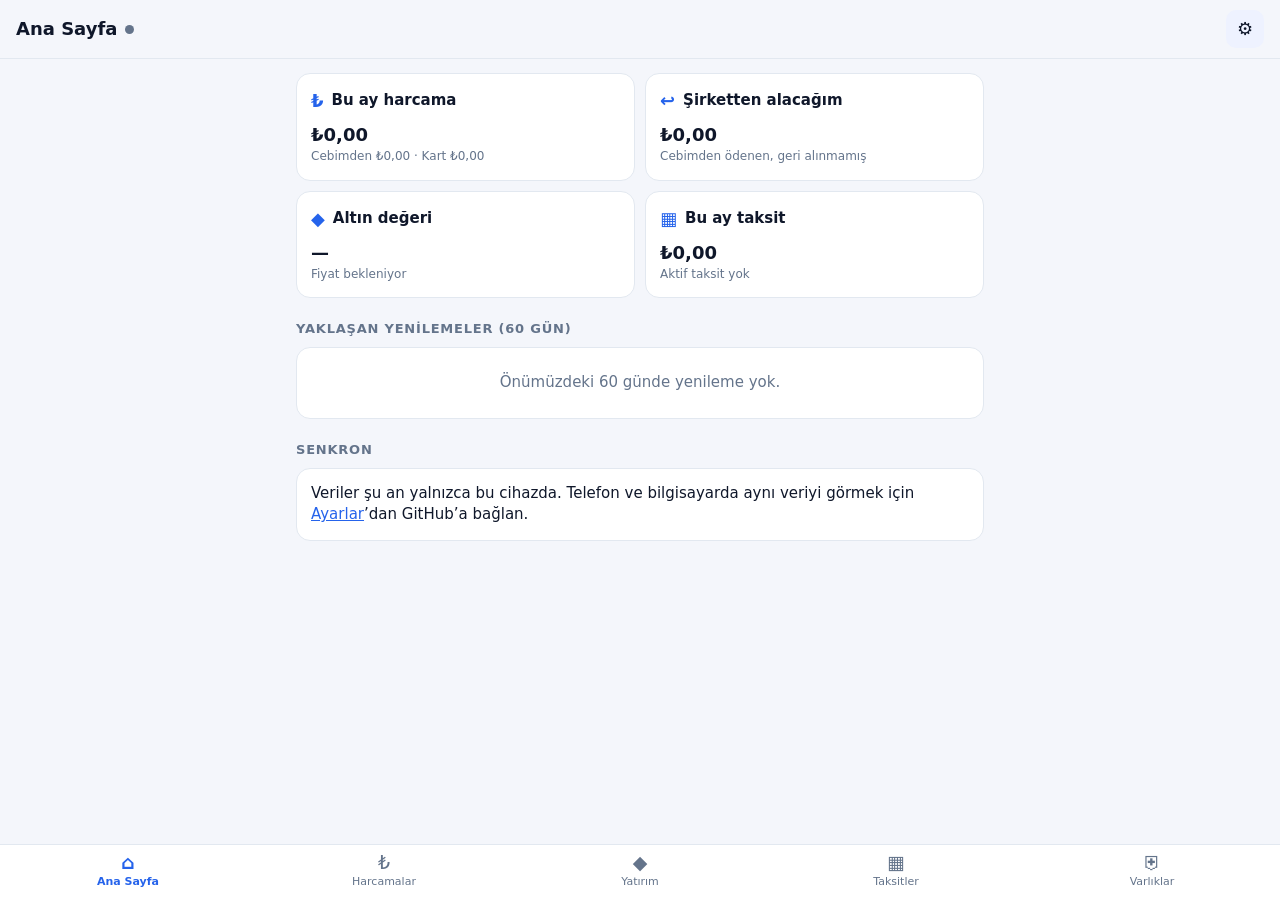
==== index.html @ f223dbee "Muhasebe uygulaması: harcamalar, altın/yatırım, taksitler, varlıklar Co-Authored-By: Claude Opus 5.5" ====
<!doctype html>
<html lang="tr">
<head>
<meta charset="utf-8">
<meta name="viewport" content="width=device-width,initial-scale=1,viewport-fit=cover">
<title>Muhasebe</title>
<meta name="theme-color" content="#0b1020">
<meta name="robots" content="noindex">
<link rel="icon" href="icon.svg" type="image/svg+xml">
<link rel="apple-touch-icon" href="icon.svg">
<link rel="manifest" href="manifest.webmanifest">
<link rel="stylesheet" href="style.css">
</head>
<body>
<header class="top">
  <div class="brand"><span id="title">Ana Sayfa</span> <span id="sync" class="sync" title="Senkron durumu"></span></div>
  <button class="iconbtn" data-tab="ayar" aria-label="Ayarlar">⚙</button>
</header>
<main id="view"></main>
<nav class="tabs" id="tabs">
  <button data-tab="ana"><span>⌂</span>Ana Sayfa</button>
  <button data-tab="harcama"><span>₺</span>Harcamalar</button>
  <button data-tab="yatirim"><span>◆</span>Yatırım</button>
  <button data-tab="taksit"><span>▦</span>Taksitler</button>
  <button data-tab="varlik"><span>⛨</span>Varlıklar</button>
</nav>
<div id="toast" class="toast"></div>
<dialog id="dlg"><div id="dlgBody"></div></dialog>
<script src="app.js"></script>
</body>
</html>
---- style.css ----
:root{
  --bg:#f4f6fb;--card:#fff;--fg:#0f172a;--muted:#64748b;--line:#e2e8f0;
  --acc:#2563eb;--in:#16a34a;--out:#dc2626;--tr:#7c3aed;--chip:#eef2ff;
}
@media (prefers-color-scheme:dark){:root{
  --bg:#0b1020;--card:#151c30;--fg:#e2e8f0;--muted:#94a3b8;--line:#253049;
  --acc:#60a5fa;--in:#4ade80;--out:#f87171;--tr:#a78bfa;--chip:#1e2a48;
}}
*{box-sizing:border-box}
html,body{margin:0}
body{background:var(--bg);color:var(--fg);font:15px/1.45 system-ui,"Segoe UI",Roboto,sans-serif;
  padding-bottom:calc(76px + env(safe-area-inset-bottom))}
button,input,select,textarea{font:inherit;color:inherit}
.top{position:sticky;top:0;z-index:5;background:var(--bg);display:flex;align-items:center;justify-content:space-between;
  padding:calc(10px + env(safe-area-inset-top)) 16px 10px;border-bottom:1px solid var(--line)}
.brand{font-weight:700;font-size:18px;display:flex;align-items:center;gap:8px}
.sync{width:9px;height:9px;border-radius:50%;background:var(--muted);display:inline-block}
.sync.ok{background:var(--in)}.sync.busy{background:#f59e0b}.sync.err{background:var(--out)}
.seg{display:inline-flex;background:var(--chip);border-radius:10px;padding:3px}
.seg button{border:0;background:none;padding:6px 12px;border-radius:8px;cursor:pointer}
.seg button.on{background:var(--card);font-weight:600;box-shadow:0 1px 3px rgba(0,0,0,.12)}
main{max-width:720px;margin:0 auto;padding:14px 16px}
h2{font-size:13px;text-transform:uppercase;letter-spacing:.06em;color:var(--muted);margin:22px 0 8px}
h2:first-child{margin-top:4px}
.card{background:var(--card);border:1px solid var(--line);border-radius:14px;padding:14px}
.grid{display:grid;grid-template-columns:repeat(auto-fill,minmax(150px,1fr));gap:10px}
.acc .n{color:var(--muted);font-size:13px}.acc .v{font-size:19px;font-weight:700;margin-top:2px;word-break:break-all}
.row{display:flex;justify-content:space-between;align-items:center;gap:10px}
.list{background:var(--card);border:1px solid var(--line);border-radius:14px;overflow:hidden}
.item{display:flex;gap:12px;align-items:center;padding:11px 14px;border-top:1px solid var(--line);cursor:pointer}
.item:first-child{border-top:0}
.item .ic{width:34px;height:34px;border-radius:10px;display:grid;place-items:center;font-weight:700;flex:none;background:var(--chip)}
.item .t{flex:1;min-width:0}.item .t b{display:block;white-space:nowrap;overflow:hidden;text-overflow:ellipsis;font-weight:600}
.item .t small{color:var(--muted)}
.amt{font-weight:700;white-space:nowrap}
.gelir{color:var(--in)}.gider{color:var(--out)}.transfer{color:var(--tr)}
.day{font-size:12px;color:var(--muted);padding:8px 14px;background:var(--bg);border-top:1px solid var(--line)}
.day:first-child{border-top:0}
.empty{color:var(--muted);text-align:center;padding:24px}
label{display:block;font-size:13px;color:var(--muted);margin:12px 0 4px}
input,select,textarea{width:100%;padding:11px 12px;border:1px solid var(--line);border-radius:10px;background:var(--card)}
input[type=file]{padding:8px}
.big{font-size:26px;font-weight:700}
.two{display:grid;grid-template-columns:1fr 1fr;gap:10px}
.btn{border:0;border-radius:10px;padding:12px 16px;background:var(--acc);color:#fff;font-weight:600;cursor:pointer}
.btn.ghost{background:var(--chip);color:var(--fg)}.btn.danger{background:var(--out)}
.btn.block{width:100%;margin-top:16px}
.btns{display:flex;gap:8px;flex-wrap:wrap;margin-top:12px}
.seg.wide{display:flex;width:100%}.seg.wide button{flex:1}
.bar{height:6px;background:var(--chip);border-radius:3px;margin-top:4px;overflow:hidden}
.bar i{display:block;height:100%;background:currentColor}
.kv{display:flex;justify-content:space-between;padding:6px 0;border-top:1px solid var(--line)}
.kv:first-child{border-top:0}
.muted{color:var(--muted);font-size:13px}
.tabs{position:fixed;bottom:0;left:0;right:0;display:flex;background:var(--card);border-top:1px solid var(--line);
  padding-bottom:env(safe-area-inset-bottom);z-index:5}
.tabs button{flex:1;border:0;background:none;padding:8px 0 10px;font-size:11px;color:var(--muted);cursor:pointer;display:flex;flex-direction:column;align-items:center;gap:2px}
.tabs button span{font-size:19px;line-height:1}
.tabs button.on{color:var(--acc);font-weight:600}
.iconbtn{border:0;background:var(--chip);width:38px;height:38px;border-radius:10px;font-size:18px;cursor:pointer}
.tiles{display:grid;grid-template-columns:1fr 1fr;gap:10px}
.tile{background:var(--card);border:1px solid var(--line);border-radius:14px;padding:14px;cursor:pointer;text-align:left}
.tile .h{font-weight:600;display:flex;gap:8px;align-items:center}
.tile .h span{font-size:18px;color:var(--acc)}
.tile .v{font-size:18px;font-weight:700;margin-top:8px}
.tile .s{color:var(--muted);font-size:12px}
.fab{position:fixed;right:16px;bottom:calc(84px + env(safe-area-inset-bottom));width:56px;height:56px;border-radius:50%;
  border:0;background:var(--acc);color:#fff;font-size:28px;box-shadow:0 6px 18px rgba(0,0,0,.25);cursor:pointer;z-index:6}
.pill{display:inline-block;font-size:11px;padding:2px 8px;border-radius:99px;background:var(--chip);color:var(--muted);margin-left:6px;font-weight:600}
.pill.warn{background:#fef3c7;color:#92400e}.pill.bad{background:#fee2e2;color:#991b1b}.pill.good{background:#dcfce7;color:#166534}
.note{white-space:pre-wrap}
.chk{width:auto;margin-right:6px}
.toast{position:fixed;left:50%;bottom:90px;transform:translateX(-50%);background:#0f172a;color:#fff;padding:10px 16px;border-radius:10px;
  opacity:0;pointer-events:none;transition:.2s;max-width:90vw;z-index:9}
.toast.show{opacity:1}
dialog{border:0;border-radius:14px;padding:0;max-width:min(560px,94vw);background:var(--card);color:var(--fg)}
dialog::backdrop{background:rgba(0,0,0,.55)}
#dlgBody{padding:16px}
#dlgBody img{max-width:100%;border-radius:8px;display:block}
a{color:var(--acc)}
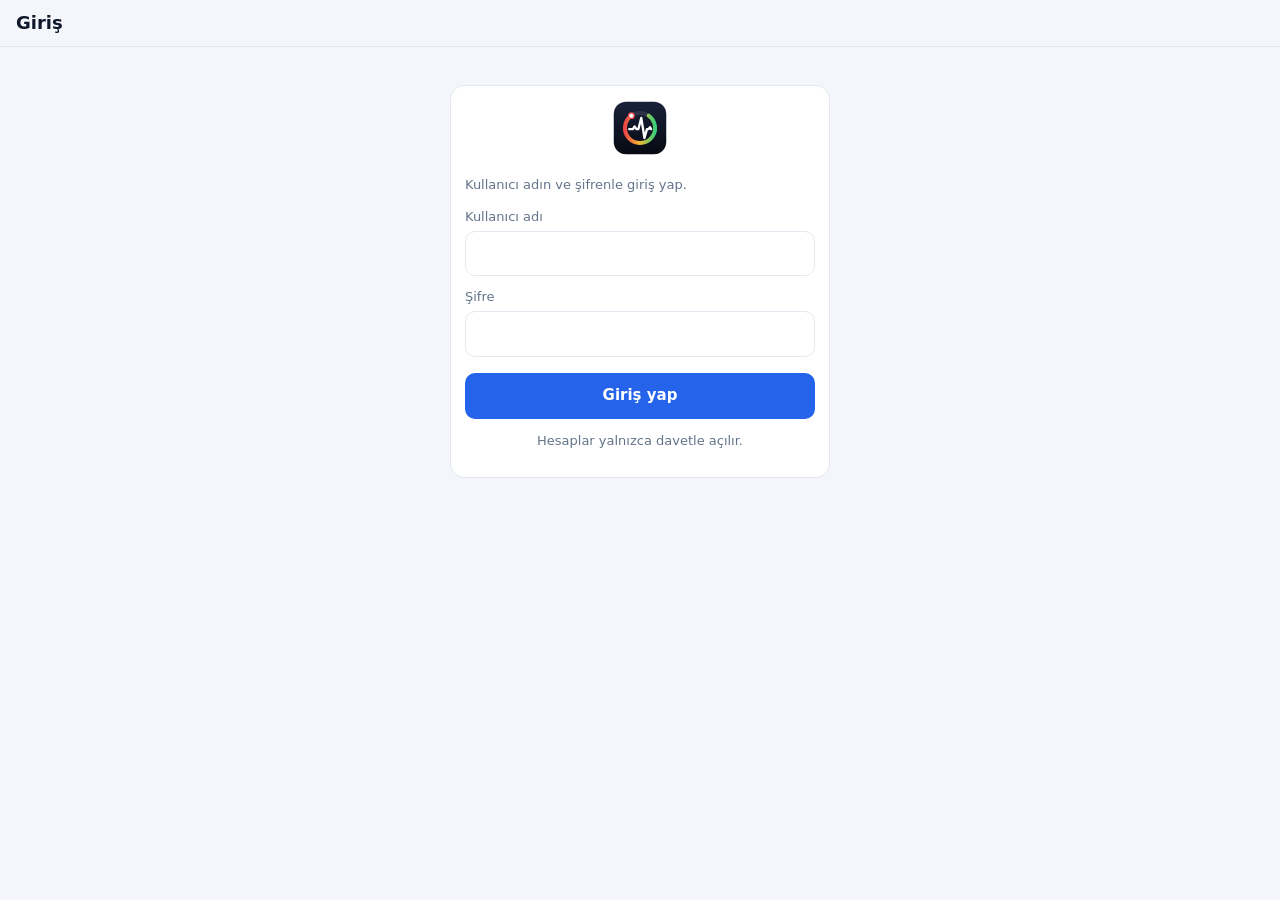
==== commit 65ee5e22: "Önbellek sürümleme: güncellemeler hemen görünsün Co-Authored-By: Claude Opus 5.5 <noreply@anthropic." ====
--- a/index.html
+++ b/index.html
@@ -9,7 +9,7 @@
 <link rel="icon" href="icon.svg" type="image/svg+xml">
 <link rel="apple-touch-icon" href="icon.svg">
 <link rel="manifest" href="manifest.webmanifest">
-<link rel="stylesheet" href="style.css">
+<link rel="stylesheet" href="style.css?v=202611201513">
 </head>
 <body>
 <header class="top">
@@ -26,6 +26,6 @@
 </nav>
 <div id="toast" class="toast"></div>
 <dialog id="dlg"><div id="dlgBody"></div></dialog>
-<script src="app.js"></script>
+<script src="app.js?v=202611201513"></script>
 </body>
 </html>
--- a/style.css
+++ b/style.css
@@ -69,6 +69,10 @@
 .pill{display:inline-block;font-size:11px;padding:2px 8px;border-radius:99px;background:var(--chip);color:var(--muted);margin-left:6px;font-weight:600}
 .pill.warn{background:#fef3c7;color:#92400e}.pill.bad{background:#fee2e2;color:#991b1b}.pill.good{background:#dcfce7;color:#166534}
 .note{white-space:pre-wrap}
+body.authmode .tabs,body.authmode .iconbtn,body.authmode .sync{display:none}
+.auth{max-width:380px;margin:24px auto}
+.authlogo{text-align:center;margin-bottom:6px}
+.btn:disabled{opacity:.5;cursor:not-allowed}
 .chk{width:auto;margin-right:6px}
 .toast{position:fixed;left:50%;bottom:90px;transform:translateX(-50%);background:#0f172a;color:#fff;padding:10px 16px;border-radius:10px;
   opacity:0;pointer-events:none;transition:.2s;max-width:90vw;z-index:9}
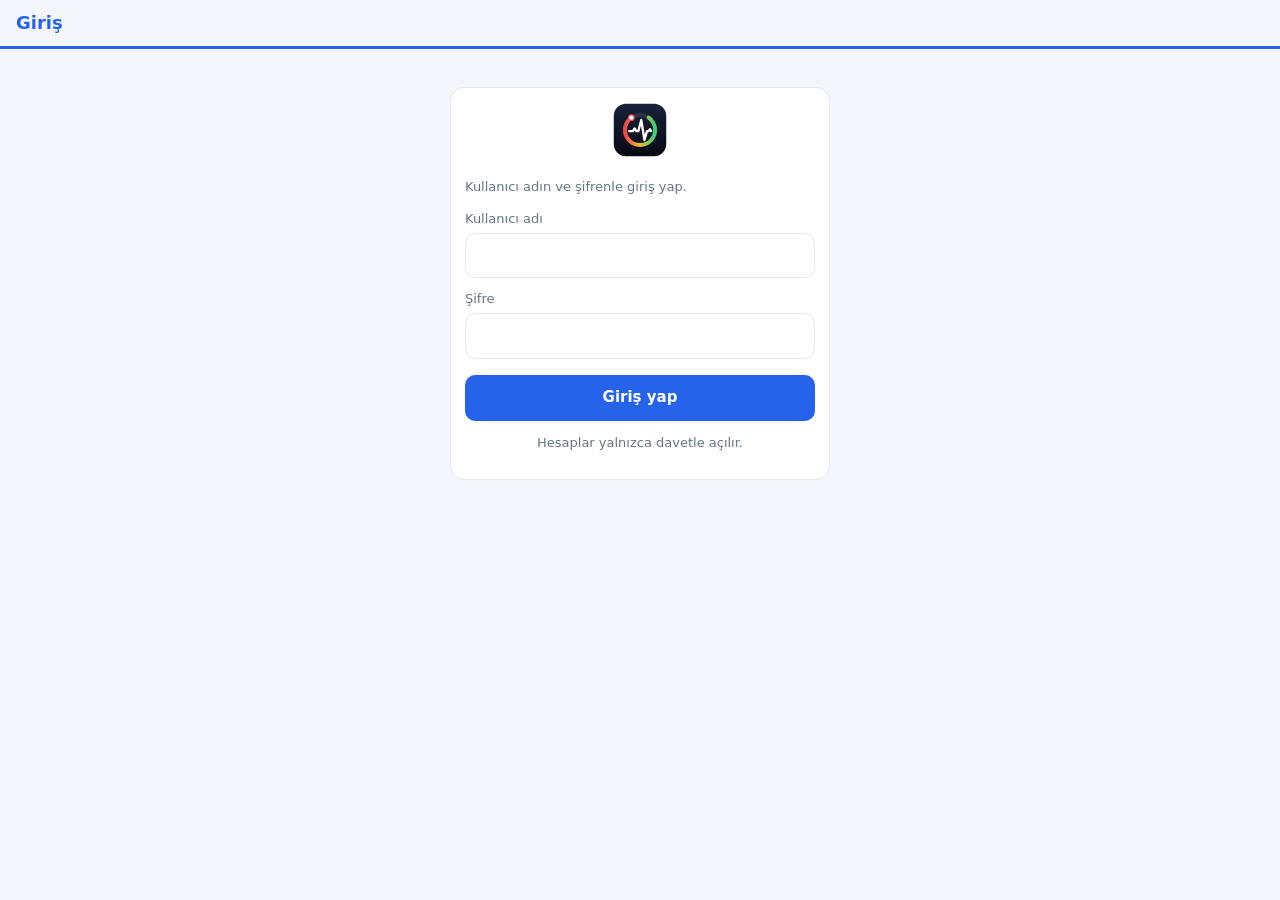
==== commit b27b5cce: "Menü renkleri, renkli fiyat okları ve döviz renkleri Co-Authored-By: Claude Opus 5.5 <noreply@anthro" ====
--- a/index.html
+++ b/index.html
@@ -9,7 +9,7 @@
 <link rel="icon" href="icon.svg" type="image/svg+xml">
 <link rel="apple-touch-icon" href="icon.svg">
 <link rel="manifest" href="manifest.webmanifest">
-<link rel="stylesheet" href="style.css?v=202611201513">
+<link rel="stylesheet" href="style.css?v=202611201519">
 </head>
 <body>
 <header class="top">
@@ -26,6 +26,6 @@
 </nav>
 <div id="toast" class="toast"></div>
 <dialog id="dlg"><div id="dlgBody"></div></dialog>
-<script src="app.js?v=202611201513"></script>
+<script src="app.js?v=202611201519"></script>
 </body>
 </html>
--- a/style.css
+++ b/style.css
@@ -1,26 +1,41 @@
 :root{
   --bg:#f4f6fb;--card:#fff;--fg:#0f172a;--muted:#64748b;--line:#e2e8f0;
   --acc:#2563eb;--in:#16a34a;--out:#dc2626;--tr:#7c3aed;--chip:#eef2ff;
+  /* Menü renkleri: yalnızca başlık, seçili sekme ve küçük vurgularda kullanılır */
+  --c-ana:#2563eb;--c-harcama:#ea580c;--c-yatirim:#b7860b;--c-taksit:#7c3aed;--c-varlik:#0d9488;--c-ayar:#475569;
+  --gold:#b7860b;--usd:#15803d;--eur:#8b5a2b;--gbp:#1d4ed8;--chf:#dc2626;--fx:#0f766e;
+  --sec:var(--c-ana);
 }
 @media (prefers-color-scheme:dark){:root{
   --bg:#0b1020;--card:#151c30;--fg:#e2e8f0;--muted:#94a3b8;--line:#253049;
   --acc:#60a5fa;--in:#4ade80;--out:#f87171;--tr:#a78bfa;--chip:#1e2a48;
+  --c-ana:#60a5fa;--c-harcama:#fb923c;--c-yatirim:#f2c94c;--c-taksit:#a78bfa;--c-varlik:#2dd4bf;--c-ayar:#94a3b8;
+  --gold:#f2c94c;--usd:#4ade80;--eur:#d2a679;--gbp:#93c5fd;--chf:#f87171;--fx:#5eead4;
 }}
+body[data-tab="ana"]{--sec:var(--c-ana)}body[data-tab="harcama"]{--sec:var(--c-harcama)}body[data-tab="yatirim"]{--sec:var(--c-yatirim)}
+body[data-tab="taksit"]{--sec:var(--c-taksit)}body[data-tab="varlik"]{--sec:var(--c-varlik)}body[data-tab="ayar"]{--sec:var(--c-ayar)}
 *{box-sizing:border-box}
 html,body{margin:0}
 body{background:var(--bg);color:var(--fg);font:15px/1.45 system-ui,"Segoe UI",Roboto,sans-serif;
   padding-bottom:calc(76px + env(safe-area-inset-bottom))}
 button,input,select,textarea{font:inherit;color:inherit}
 .top{position:sticky;top:0;z-index:5;background:var(--bg);display:flex;align-items:center;justify-content:space-between;
-  padding:calc(10px + env(safe-area-inset-top)) 16px 10px;border-bottom:1px solid var(--line)}
+  padding:calc(10px + env(safe-area-inset-top)) 16px 10px;border-bottom:3px solid var(--sec);transition:border-color .2s}
 .brand{font-weight:700;font-size:18px;display:flex;align-items:center;gap:8px}
+#title{color:var(--sec);transition:color .2s}
 .sync{width:9px;height:9px;border-radius:50%;background:var(--muted);display:inline-block}
 .sync.ok{background:var(--in)}.sync.busy{background:#f59e0b}.sync.err{background:var(--out)}
 .seg{display:inline-flex;background:var(--chip);border-radius:10px;padding:3px}
 .seg button{border:0;background:none;padding:6px 12px;border-radius:8px;cursor:pointer}
 .seg button.on{background:var(--card);font-weight:600;box-shadow:0 1px 3px rgba(0,0,0,.12)}
 main{max-width:720px;margin:0 auto;padding:14px 16px}
-h2{font-size:13px;text-transform:uppercase;letter-spacing:.06em;color:var(--muted);margin:22px 0 8px}
+h2{font-size:13px;text-transform:uppercase;letter-spacing:.06em;color:var(--sec);margin:22px 0 8px;padding-left:9px;border-left:3px solid var(--sec);line-height:1.2}
+h2.gold{color:var(--gold);border-color:var(--gold)}h2.fx{color:var(--usd);border-color:var(--usd)}
+.subhead{margin:8px 0 2px;font-weight:700;font-size:13px}.subhead.gold{color:var(--gold)}.subhead.fx{color:var(--usd)}
+.up{color:var(--in);font-weight:600}.down{color:var(--out);font-weight:600}
+.tile .h span{color:var(--sec)}
+.tile[data-tab="harcama"] .h span{color:var(--c-harcama)}.tile[data-tab="yatirim"] .h span{color:var(--c-yatirim)}
+.tile[data-tab="taksit"] .h span{color:var(--c-taksit)}.tile[data-tab="varlik"] .h span{color:var(--c-varlik)}
 h2:first-child{margin-top:4px}
 .card{background:var(--card);border:1px solid var(--line);border-radius:14px;padding:14px}
 .grid{display:grid;grid-template-columns:repeat(auto-fill,minmax(150px,1fr));gap:10px}
@@ -56,16 +71,18 @@
   padding-bottom:env(safe-area-inset-bottom);z-index:5}
 .tabs button{flex:1;border:0;background:none;padding:8px 0 10px;font-size:11px;color:var(--muted);cursor:pointer;display:flex;flex-direction:column;align-items:center;gap:2px}
 .tabs button span{font-size:19px;line-height:1}
-.tabs button.on{color:var(--acc);font-weight:600}
+.tabs button.on{color:var(--sec);font-weight:600}
+.tabs button.on span{transform:translateY(-1px)}
 .iconbtn{border:0;background:var(--chip);width:38px;height:38px;border-radius:10px;font-size:18px;cursor:pointer}
 .tiles{display:grid;grid-template-columns:1fr 1fr;gap:10px}
 .tile{background:var(--card);border:1px solid var(--line);border-radius:14px;padding:14px;cursor:pointer;text-align:left}
 .tile .h{font-weight:600;display:flex;gap:8px;align-items:center}
-.tile .h span{font-size:18px;color:var(--acc)}
+.tile .h span{font-size:18px}
 .tile .v{font-size:18px;font-weight:700;margin-top:8px}
 .tile .s{color:var(--muted);font-size:12px}
 .fab{position:fixed;right:16px;bottom:calc(84px + env(safe-area-inset-bottom));width:56px;height:56px;border-radius:50%;
-  border:0;background:var(--acc);color:#fff;font-size:28px;box-shadow:0 6px 18px rgba(0,0,0,.25);cursor:pointer;z-index:6}
+  border:0;background:var(--sec);color:#fff;font-size:28px;box-shadow:0 6px 18px rgba(0,0,0,.25);cursor:pointer;z-index:6}
+@media (prefers-color-scheme:dark){.fab{color:#0b1020}}
 .pill{display:inline-block;font-size:11px;padding:2px 8px;border-radius:99px;background:var(--chip);color:var(--muted);margin-left:6px;font-weight:600}
 .pill.warn{background:#fef3c7;color:#92400e}.pill.bad{background:#fee2e2;color:#991b1b}.pill.good{background:#dcfce7;color:#166534}
 .note{white-space:pre-wrap}
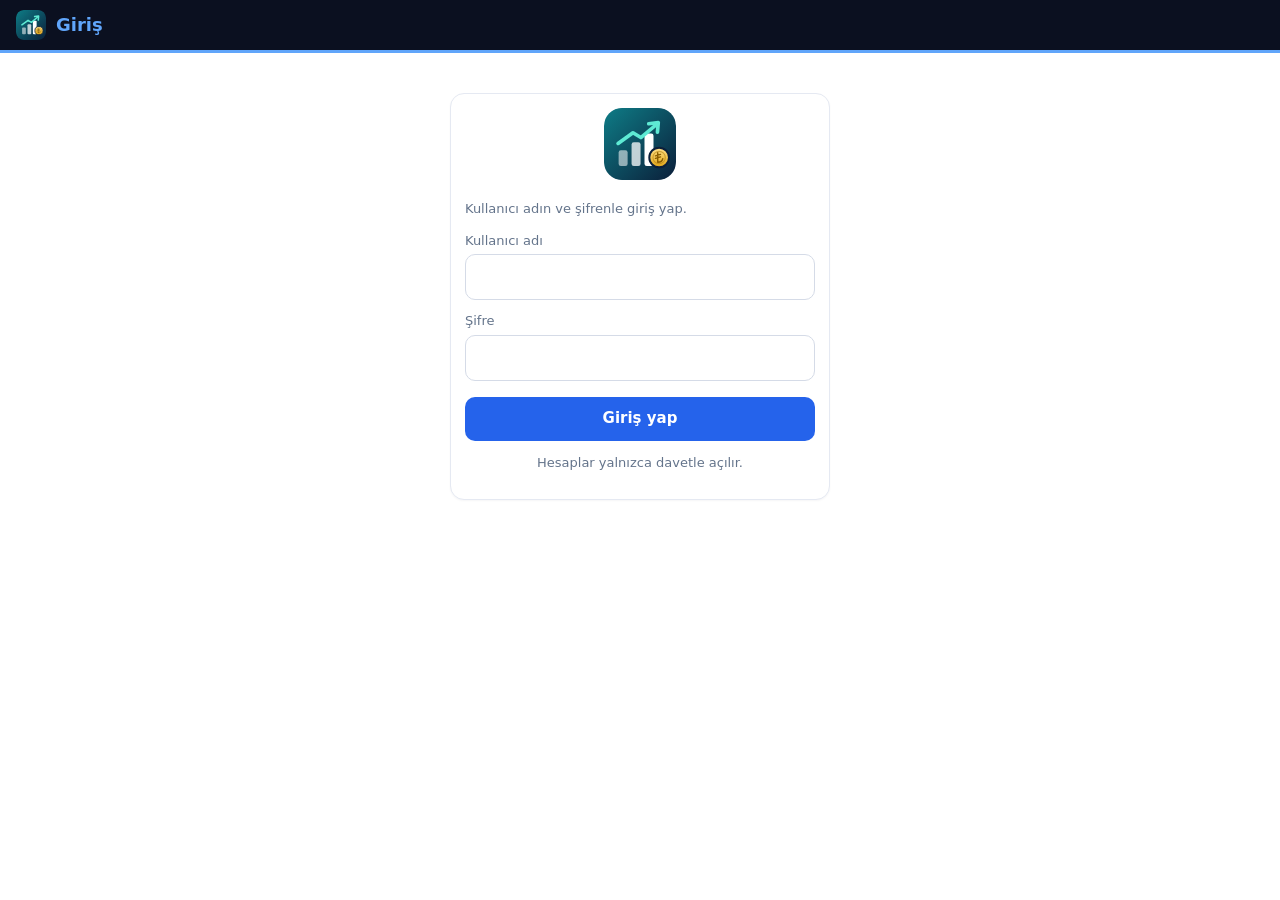
==== commit bd15ea14: "Yeni görünüm ve logo, Gelir-Gider, yönetim paneli, duyurular, kaydet düğmesi, akıllı içe aktarma, ha" ====
--- a/index.html
+++ b/index.html
@@ -5,27 +5,27 @@
 <meta name="viewport" content="width=device-width,initial-scale=1,viewport-fit=cover">
 <title>Muhasebe</title>
 <meta name="theme-color" content="#0b1020">
+<meta name="color-scheme" content="light">
 <meta name="robots" content="noindex">
 <link rel="icon" href="icon.svg" type="image/svg+xml">
-<link rel="apple-touch-icon" href="icon.svg">
+<link rel="apple-touch-icon" href="icon-180.png">
 <link rel="manifest" href="manifest.webmanifest">
-<link rel="stylesheet" href="style.css?v=202611201519">
+<link rel="stylesheet" href="style.css?v=202611201802">
 </head>
-<body>
+<body data-tab="ana">
 <header class="top">
-  <div class="brand"><span id="title">Ana Sayfa</span> <span id="sync" class="sync" title="Senkron durumu"></span></div>
-  <button class="iconbtn" data-tab="ayar" aria-label="Ayarlar">⚙</button>
+  <div class="brand"><img src="icon.svg" alt=""><span id="title">Ana Sayfa</span><span id="sync" class="sync" title="Senkron durumu"></span></div>
+  <div class="topbtns">
+    <button class="iconbtn" id="saveBtn" title="Kaydet ve eşitle" aria-label="Kaydet ve eşitle"></button>
+    <button class="iconbtn" id="bellBtn" title="Duyurular" aria-label="Duyurular"></button>
+    <button class="iconbtn" id="gearBtn" data-tab="ayar" title="Ayarlar" aria-label="Ayarlar"></button>
+  </div>
 </header>
 <main id="view"></main>
-<nav class="tabs" id="tabs">
-  <button data-tab="ana"><span>⌂</span>Ana Sayfa</button>
-  <button data-tab="harcama"><span>₺</span>Harcamalar</button>
-  <button data-tab="yatirim"><span>◆</span>Yatırım</button>
-  <button data-tab="taksit"><span>▦</span>Taksitler</button>
-  <button data-tab="varlik"><span>⛨</span>Varlıklar</button>
-</nav>
+<div id="fabWrap"></div>
+<nav class="tabs" id="tabs"></nav>
 <div id="toast" class="toast"></div>
 <dialog id="dlg"><div id="dlgBody"></div></dialog>
-<script src="app.js?v=202611201519"></script>
+<script src="app.js?v=202611201802"></script>
 </body>
 </html>
--- a/style.css
+++ b/style.css
@@ -1,101 +1,162 @@
+/* İçerik her zaman açık (beyaz) zeminde; üst ve alt menü koyu lacivert */
 :root{
-  --bg:#f4f6fb;--card:#fff;--fg:#0f172a;--muted:#64748b;--line:#e2e8f0;
+  color-scheme: light;
+  --bg:#ffffff;--soft:#f4f6fb;--card:#fff;--fg:#0f172a;--muted:#64748b;--line:#e5e9f2;
   --acc:#2563eb;--in:#16a34a;--out:#dc2626;--tr:#7c3aed;--chip:#eef2ff;
-  /* Menü renkleri: yalnızca başlık, seçili sekme ve küçük vurgularda kullanılır */
-  --c-ana:#2563eb;--c-harcama:#ea580c;--c-yatirim:#b7860b;--c-taksit:#7c3aed;--c-varlik:#0d9488;--c-ayar:#475569;
+  --chrome:#0b1020;--chrome2:#151c30;--chrome-fg:#e2e8f0;--chrome-muted:#94a3b8;
+  /* Menü renkleri — içerik (koyu ton) ve koyu menü (parlak ton) için */
+  --c-ana:#2563eb;--c-harcama:#ea580c;--c-gelirgider:#0891b2;--c-yatirim:#b7860b;--c-taksit:#7c3aed;--c-varlik:#0d9488;--c-ayar:#475569;--c-yonetim:#be123c;
+  --b-ana:#60a5fa;--b-harcama:#fb923c;--b-gelirgider:#22d3ee;--b-yatirim:#f2c94c;--b-taksit:#a78bfa;--b-varlik:#2dd4bf;--b-ayar:#fbbf24;--b-yonetim:#fb7185;
   --gold:#b7860b;--usd:#15803d;--eur:#8b5a2b;--gbp:#1d4ed8;--chf:#dc2626;--fx:#0f766e;
-  --sec:var(--c-ana);
+  --sec:var(--c-ana);--secb:var(--b-ana);
 }
-@media (prefers-color-scheme:dark){:root{
-  --bg:#0b1020;--card:#151c30;--fg:#e2e8f0;--muted:#94a3b8;--line:#253049;
-  --acc:#60a5fa;--in:#4ade80;--out:#f87171;--tr:#a78bfa;--chip:#1e2a48;
-  --c-ana:#60a5fa;--c-harcama:#fb923c;--c-yatirim:#f2c94c;--c-taksit:#a78bfa;--c-varlik:#2dd4bf;--c-ayar:#94a3b8;
-  --gold:#f2c94c;--usd:#4ade80;--eur:#d2a679;--gbp:#93c5fd;--chf:#f87171;--fx:#5eead4;
-}}
-body[data-tab="ana"]{--sec:var(--c-ana)}body[data-tab="harcama"]{--sec:var(--c-harcama)}body[data-tab="yatirim"]{--sec:var(--c-yatirim)}
-body[data-tab="taksit"]{--sec:var(--c-taksit)}body[data-tab="varlik"]{--sec:var(--c-varlik)}body[data-tab="ayar"]{--sec:var(--c-ayar)}
+body[data-tab="ana"]{--sec:var(--c-ana);--secb:var(--b-ana)}
+body[data-tab="harcama"]{--sec:var(--c-harcama);--secb:var(--b-harcama)}
+body[data-tab="gelirgider"]{--sec:var(--c-gelirgider);--secb:var(--b-gelirgider)}
+body[data-tab="yatirim"]{--sec:var(--c-yatirim);--secb:var(--b-yatirim)}
+body[data-tab="taksit"]{--sec:var(--c-taksit);--secb:var(--b-taksit)}
+body[data-tab="varlik"]{--sec:var(--c-varlik);--secb:var(--b-varlik)}
+body[data-tab="ayar"]{--sec:var(--c-ayar);--secb:var(--b-ayar)}
+body[data-tab="yonetim"]{--sec:var(--c-yonetim);--secb:var(--b-yonetim)}
+
 *{box-sizing:border-box}
 html,body{margin:0}
 body{background:var(--bg);color:var(--fg);font:15px/1.45 system-ui,"Segoe UI",Roboto,sans-serif;
-  padding-bottom:calc(76px + env(safe-area-inset-bottom))}
+  padding-bottom:calc(84px + env(safe-area-inset-bottom))}
 button,input,select,textarea{font:inherit;color:inherit}
-.top{position:sticky;top:0;z-index:5;background:var(--bg);display:flex;align-items:center;justify-content:space-between;
-  padding:calc(10px + env(safe-area-inset-top)) 16px 10px;border-bottom:3px solid var(--sec);transition:border-color .2s}
-.brand{font-weight:700;font-size:18px;display:flex;align-items:center;gap:8px}
-#title{color:var(--sec);transition:color .2s}
-.sync{width:9px;height:9px;border-radius:50%;background:var(--muted);display:inline-block}
-.sync.ok{background:var(--in)}.sync.busy{background:#f59e0b}.sync.err{background:var(--out)}
-.seg{display:inline-flex;background:var(--chip);border-radius:10px;padding:3px}
-.seg button{border:0;background:none;padding:6px 12px;border-radius:8px;cursor:pointer}
-.seg button.on{background:var(--card);font-weight:600;box-shadow:0 1px 3px rgba(0,0,0,.12)}
-main{max-width:720px;margin:0 auto;padding:14px 16px}
-h2{font-size:13px;text-transform:uppercase;letter-spacing:.06em;color:var(--sec);margin:22px 0 8px;padding-left:9px;border-left:3px solid var(--sec);line-height:1.2}
-h2.gold{color:var(--gold);border-color:var(--gold)}h2.fx{color:var(--usd);border-color:var(--usd)}
+svg.i{width:1.25em;height:1.25em;fill:none;stroke:currentColor;stroke-width:2;stroke-linecap:round;stroke-linejoin:round;flex:none;vertical-align:-.2em}
+
+/* Üst menü (koyu) */
+.top{position:sticky;top:0;z-index:5;background:var(--chrome);color:var(--chrome-fg);display:flex;align-items:center;justify-content:space-between;gap:8px;
+  padding:calc(10px + env(safe-area-inset-top)) 12px 10px 16px;border-bottom:3px solid var(--secb);transition:border-color .2s}
+.brand{font-weight:700;font-size:18px;display:flex;align-items:center;gap:10px;min-width:0}
+.brand img{width:30px;height:30px;border-radius:8px;flex:none}
+#title{color:var(--secb);transition:color .2s;white-space:nowrap;overflow:hidden;text-overflow:ellipsis}
+.sync{width:9px;height:9px;border-radius:50%;background:var(--chrome-muted);display:inline-block;flex:none}
+.sync.ok{background:#4ade80}.sync.busy{background:#f59e0b}.sync.err{background:#f87171}
+.topbtns{display:flex;gap:6px;align-items:center;flex:none}
+.iconbtn{position:relative;border:0;background:var(--chrome2);color:var(--chrome-fg);height:38px;min-width:38px;padding:0 10px;border-radius:10px;cursor:pointer;
+  display:inline-flex;align-items:center;justify-content:center;gap:6px;font-size:14px;font-weight:600}
+.iconbtn:hover{filter:brightness(1.25)}
+#gearBtn{color:#fbbf24;background:linear-gradient(135deg,#3b2f0b,#1f2a44)}
+#gearBtn svg{transition:transform .4s}#gearBtn:hover svg{transform:rotate(60deg)}
+#bellBtn{color:#fde68a}
+.badge{position:absolute;top:-4px;right:-4px;min-width:18px;height:18px;padding:0 5px;border-radius:9px;background:#ef4444;color:#fff;font-size:11px;font-weight:700;display:grid;place-items:center;border:2px solid var(--chrome)}
+.badge[hidden]{display:none}
+#saveBtn .lbl{display:none}
+#saveBtn.pending{background:#f59e0b;color:#1f1300}#saveBtn.pending .lbl{display:inline}
+#saveBtn.ok{color:#4ade80}
+#saveBtn.busy svg{animation:spin 1s linear infinite}
+@keyframes spin{to{transform:rotate(360deg)}}
+
+/* İçerik */
+main{max-width:760px;margin:0 auto;padding:16px}
+h2{font-size:13px;text-transform:uppercase;letter-spacing:.06em;color:var(--sec);margin:24px 0 8px;padding-left:9px;border-left:3px solid var(--sec);line-height:1.2}
+h2:first-child{margin-top:4px}
 .subhead{margin:8px 0 2px;font-weight:700;font-size:13px}.subhead.gold{color:var(--gold)}.subhead.fx{color:var(--usd)}
 .up{color:var(--in);font-weight:600}.down{color:var(--out);font-weight:600}
-.tile .h span{color:var(--sec)}
-.tile[data-tab="harcama"] .h span{color:var(--c-harcama)}.tile[data-tab="yatirim"] .h span{color:var(--c-yatirim)}
-.tile[data-tab="taksit"] .h span{color:var(--c-taksit)}.tile[data-tab="varlik"] .h span{color:var(--c-varlik)}
-h2:first-child{margin-top:4px}
-.card{background:var(--card);border:1px solid var(--line);border-radius:14px;padding:14px}
-.grid{display:grid;grid-template-columns:repeat(auto-fill,minmax(150px,1fr));gap:10px}
-.acc .n{color:var(--muted);font-size:13px}.acc .v{font-size:19px;font-weight:700;margin-top:2px;word-break:break-all}
-.row{display:flex;justify-content:space-between;align-items:center;gap:10px}
-.list{background:var(--card);border:1px solid var(--line);border-radius:14px;overflow:hidden}
+.card{background:var(--card);border:1px solid var(--line);border-radius:14px;padding:14px;box-shadow:0 1px 2px rgba(15,23,42,.04)}
+.row{display:flex;justify-content:space-between;align-items:center;gap:10px;flex-wrap:wrap}
+.list{background:var(--card);border:1px solid var(--line);border-radius:14px;overflow:hidden;box-shadow:0 1px 2px rgba(15,23,42,.04)}
 .item{display:flex;gap:12px;align-items:center;padding:11px 14px;border-top:1px solid var(--line);cursor:pointer}
+.item:hover{background:#fafbff}
 .item:first-child{border-top:0}
-.item .ic{width:34px;height:34px;border-radius:10px;display:grid;place-items:center;font-weight:700;flex:none;background:var(--chip)}
+.item .ic{width:36px;height:36px;border-radius:10px;display:grid;place-items:center;font-weight:700;flex:none;background:var(--chip);color:var(--sec)}
+.item .ic svg.i{width:20px;height:20px}
 .item .t{flex:1;min-width:0}.item .t b{display:block;white-space:nowrap;overflow:hidden;text-overflow:ellipsis;font-weight:600}
 .item .t small{color:var(--muted)}
 .amt{font-weight:700;white-space:nowrap}
 .gelir{color:var(--in)}.gider{color:var(--out)}.transfer{color:var(--tr)}
-.day{font-size:12px;color:var(--muted);padding:8px 14px;background:var(--bg);border-top:1px solid var(--line)}
+.ic.gelir{background:#dcfce7;color:var(--in)}.ic.gider{background:#fee2e2;color:var(--out)}.ic.transfer{background:#ede9fe;color:var(--tr)}
+.day{font-size:12px;color:var(--muted);padding:8px 14px;background:var(--soft);border-top:1px solid var(--line)}
 .day:first-child{border-top:0}
 .empty{color:var(--muted);text-align:center;padding:24px}
 label{display:block;font-size:13px;color:var(--muted);margin:12px 0 4px}
-input,select,textarea{width:100%;padding:11px 12px;border:1px solid var(--line);border-radius:10px;background:var(--card)}
+input,select,textarea{width:100%;padding:11px 12px;border:1px solid #d5dbe7;border-radius:10px;background:#fff;color:var(--fg)}
+input:focus,select:focus,textarea:focus{outline:2px solid color-mix(in srgb,var(--sec) 40%,transparent);border-color:var(--sec)}
+select{appearance:none;-webkit-appearance:none;padding-right:36px;cursor:pointer;
+  background:#fff url("data:image/svg+xml,%3Csvg xmlns='http://www.w3.org/2000/svg' width='12' height='8' viewBox='0 0 12 8'%3E%3Cpath d='M1 1l5 5 5-5' fill='none' stroke='%2364748b' stroke-width='2' stroke-linecap='round'/%3E%3C/svg%3E") no-repeat right 14px center}
+select option{color:#0f172a;background:#fff}
 input[type=file]{padding:8px}
+input[type=checkbox]{width:auto}
 .big{font-size:26px;font-weight:700}
 .two{display:grid;grid-template-columns:1fr 1fr;gap:10px}
-.btn{border:0;border-radius:10px;padding:12px 16px;background:var(--acc);color:#fff;font-weight:600;cursor:pointer}
-.btn.ghost{background:var(--chip);color:var(--fg)}.btn.danger{background:var(--out)}
+.btn{border:0;border-radius:10px;padding:11px 16px;background:var(--sec);color:#fff;font-weight:600;cursor:pointer;display:inline-flex;align-items:center;justify-content:center;gap:6px;text-decoration:none}
+.btn:hover{filter:brightness(1.08)}
+.btn.ghost{background:var(--soft);color:var(--fg);border:1px solid var(--line)}
+.btn.danger{background:var(--out)}
+.btn.sm{padding:5px 10px;font-size:13px}
 .btn.block{width:100%;margin-top:16px}
+.btn:disabled{opacity:.5;cursor:not-allowed}
 .btns{display:flex;gap:8px;flex-wrap:wrap;margin-top:12px}
+.seg{display:inline-flex;background:var(--soft);border:1px solid var(--line);border-radius:10px;padding:3px}
+.seg button{border:0;background:none;padding:7px 12px;border-radius:8px;cursor:pointer;color:var(--muted);font-weight:600}
+.seg button.on{background:#fff;color:var(--sec);box-shadow:0 1px 3px rgba(0,0,0,.12)}
 .seg.wide{display:flex;width:100%}.seg.wide button{flex:1}
 .bar{height:6px;background:var(--chip);border-radius:3px;margin-top:4px;overflow:hidden}
 .bar i{display:block;height:100%;background:currentColor}
-.kv{display:flex;justify-content:space-between;padding:6px 0;border-top:1px solid var(--line)}
+.kv{display:flex;justify-content:space-between;gap:8px;padding:6px 0;border-top:1px solid var(--line)}
 .kv:first-child{border-top:0}
+.kv.mkt{align-items:center;font-size:14px}.kv.mkt .r{text-align:right;white-space:nowrap;font-variant-numeric:tabular-nums}.kv.mkt small{font-size:12px}
 .muted{color:var(--muted);font-size:13px}
-.tabs{position:fixed;bottom:0;left:0;right:0;display:flex;background:var(--card);border-top:1px solid var(--line);
-  padding-bottom:env(safe-area-inset-bottom);z-index:5}
-.tabs button{flex:1;border:0;background:none;padding:8px 0 10px;font-size:11px;color:var(--muted);cursor:pointer;display:flex;flex-direction:column;align-items:center;gap:2px}
-.tabs button span{font-size:19px;line-height:1}
-.tabs button.on{color:var(--sec);font-weight:600}
-.tabs button.on span{transform:translateY(-1px)}
-.iconbtn{border:0;background:var(--chip);width:38px;height:38px;border-radius:10px;font-size:18px;cursor:pointer}
 .tiles{display:grid;grid-template-columns:1fr 1fr;gap:10px}
-.tile{background:var(--card);border:1px solid var(--line);border-radius:14px;padding:14px;cursor:pointer;text-align:left}
-.tile .h{font-weight:600;display:flex;gap:8px;align-items:center}
-.tile .h span{font-size:18px}
+.tile{background:var(--card);border:1px solid var(--line);border-radius:14px;padding:14px;cursor:pointer;text-align:left;box-shadow:0 1px 2px rgba(15,23,42,.04)}
+.tile:hover{border-color:#cfd6e4}
+.tile .h{font-weight:600;display:flex;gap:8px;align-items:center;color:var(--fg)}
+.tile .h svg.i{width:20px;height:20px}
 .tile .v{font-size:18px;font-weight:700;margin-top:8px}
 .tile .s{color:var(--muted);font-size:12px}
-.fab{position:fixed;right:16px;bottom:calc(84px + env(safe-area-inset-bottom));width:56px;height:56px;border-radius:50%;
-  border:0;background:var(--sec);color:#fff;font-size:28px;box-shadow:0 6px 18px rgba(0,0,0,.25);cursor:pointer;z-index:6}
-@media (prefers-color-scheme:dark){.fab{color:#0b1020}}
-.pill{display:inline-block;font-size:11px;padding:2px 8px;border-radius:99px;background:var(--chip);color:var(--muted);margin-left:6px;font-weight:600}
-.pill.warn{background:#fef3c7;color:#92400e}.pill.bad{background:#fee2e2;color:#991b1b}.pill.good{background:#dcfce7;color:#166534}
+.tile[data-tab="harcama"] .h svg{color:var(--c-harcama)}.tile[data-tab="yatirim"] .h svg{color:var(--c-yatirim)}
+.tile[data-tab="taksit"] .h svg{color:var(--c-taksit)}.tile[data-tab="varlik"] .h svg{color:var(--c-varlik)}.tile[data-tab="gelirgider"] .h svg{color:var(--c-gelirgider)}
+.pill{display:inline-block;font-size:11px;padding:2px 8px;border-radius:99px;background:var(--chip);color:var(--muted);margin-left:6px;font-weight:600;vertical-align:1px}
+.pill.warn{background:#fef3c7;color:#92400e}.pill.bad{background:#fee2e2;color:#991b1b}.pill.good{background:#dcfce7;color:#166534}.pill.info{background:#e0f2fe;color:#075985}
 .note{white-space:pre-wrap}
-body.authmode .tabs,body.authmode .iconbtn,body.authmode .sync{display:none}
+.chk{width:auto;margin-right:6px}
+a{color:var(--acc)}
+
+/* Ay seçici */
+.monthnav{display:inline-flex;align-items:center;gap:4px;background:var(--soft);border:1px solid var(--line);border-radius:12px;padding:3px}
+.monthnav button{border:0;background:none;width:34px;height:34px;border-radius:9px;cursor:pointer;color:var(--fg);font-size:18px;display:grid;place-items:center}
+.monthnav button:hover{background:#fff}
+.monthnav .m{position:relative;min-width:128px;text-align:center;font-weight:700;color:var(--sec);cursor:pointer;padding:6px 4px;border-radius:9px}
+.monthnav .m:hover{background:#fff}
+.monthnav .m input{position:absolute;inset:0;opacity:0;cursor:pointer;width:100%;padding:0;border:0}
+
+/* Alt menü (koyu) */
+.tabs{position:fixed;bottom:0;left:0;right:0;display:flex;background:var(--chrome);border-top:1px solid #1f2942;
+  padding-bottom:env(safe-area-inset-bottom);z-index:5}
+.tabs button{flex:1;min-width:0;border:0;background:none;padding:9px 2px 10px;font-size:10.5px;color:var(--chrome-muted);cursor:pointer;display:flex;flex-direction:column;align-items:center;gap:3px;white-space:nowrap}
+.tabs button svg.i{width:22px;height:22px}
+.tabs button.on{color:var(--secb);font-weight:700}
+.tabs button.on svg.i{transform:translateY(-1px)}
+
+/* Yazılı ekle düğmesi */
+.fab{position:fixed;right:16px;bottom:calc(84px + env(safe-area-inset-bottom));height:52px;padding:0 20px 0 16px;border-radius:26px;
+  border:0;background:var(--sec);color:#fff;font-size:15px;font-weight:700;box-shadow:0 8px 22px rgba(15,23,42,.28);cursor:pointer;z-index:6;
+  display:inline-flex;align-items:center;gap:8px}
+.fab svg.i{width:22px;height:22px;stroke-width:2.6}
+.fab:hover{filter:brightness(1.08)}
+
+.toast{position:fixed;left:50%;bottom:150px;transform:translateX(-50%);background:#0f172a;color:#fff;padding:10px 16px;border-radius:10px;
+  opacity:0;pointer-events:none;transition:.2s;max-width:90vw;z-index:9}
+.toast.show{opacity:1}
+dialog{border:0;border-radius:16px;padding:0;width:min(560px,94vw);max-height:90vh;background:#fff;color:var(--fg);box-shadow:0 20px 50px rgba(0,0,0,.3)}
+dialog::backdrop{background:rgba(11,16,32,.55)}
+#dlgBody{padding:18px}
+#dlgBody h3{margin:0;color:var(--sec)}
+#dlgBody img{max-width:100%;border-radius:8px;display:block}
+.chooser{display:grid;gap:10px;margin-top:12px}
+.chooser button{display:flex;align-items:center;gap:12px;padding:14px;border:1px solid var(--line);border-radius:12px;background:#fff;cursor:pointer;text-align:left;font-weight:600}
+.chooser button:hover{background:var(--soft)}
+.chooser button svg.i{width:24px;height:24px}
+.ann{border-left:4px solid var(--acc);padding:10px 12px;background:var(--soft);border-radius:8px;margin-top:10px}
+.ann.onemli{border-color:var(--out)}.ann.guncelleme{border-color:var(--in)}
+.ann b{display:block}.ann small{color:var(--muted)}
+.user{border:1px solid var(--line);border-radius:12px;padding:12px;margin-top:10px}
+
+/* Giriş ekranı */
+body.authmode .tabs,body.authmode .topbtns,body.authmode .sync,body.authmode .fab{display:none}
 .auth{max-width:380px;margin:24px auto}
 .authlogo{text-align:center;margin-bottom:6px}
-.btn:disabled{opacity:.5;cursor:not-allowed}
-.chk{width:auto;margin-right:6px}
-.toast{position:fixed;left:50%;bottom:90px;transform:translateX(-50%);background:#0f172a;color:#fff;padding:10px 16px;border-radius:10px;
-  opacity:0;pointer-events:none;transition:.2s;max-width:90vw;z-index:9}
-.toast.show{opacity:1}
-dialog{border:0;border-radius:14px;padding:0;max-width:min(560px,94vw);background:var(--card);color:var(--fg)}
-dialog::backdrop{background:rgba(0,0,0,.55)}
-#dlgBody{padding:16px}
-#dlgBody img{max-width:100%;border-radius:8px;display:block}
-a{color:var(--acc)}
+.authlogo img{width:72px;height:72px;border-radius:18px}
+@media (max-width:420px){.tabs button{font-size:9.5px}#title{font-size:15px}.iconbtn{min-width:36px;height:36px;padding:0 8px}#saveBtn.pending .lbl{display:none}.brand img{width:26px;height:26px}}
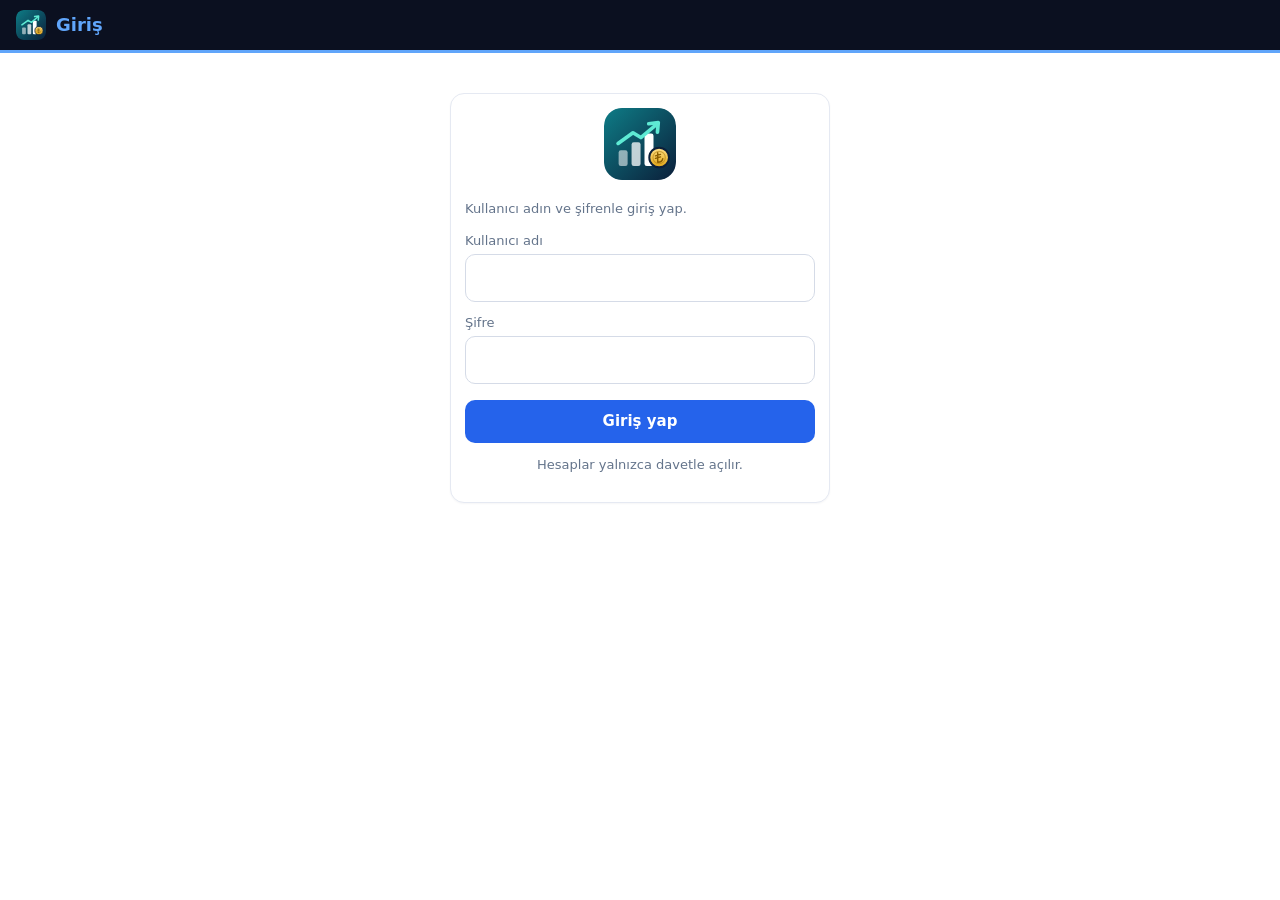
==== commit b85bbdba: "iPhone: kutularda yakınlaştırma/kayma önlendi, sürüm teşhisi ve Güncellemeyi denetle Co-Authored-By:" ====
--- a/index.html
+++ b/index.html
@@ -10,9 +10,9 @@
 <link rel="icon" href="icon.svg" type="image/svg+xml">
 <link rel="apple-touch-icon" href="icon-180.png">
 <link rel="manifest" href="manifest.webmanifest">
-<link rel="stylesheet" href="style.css?v=202611201802">
+<link rel="stylesheet" href="style.css?v=202611201846">
 </head>
-<body data-tab="ana">
+<body data-page="ana">
 <header class="top">
   <div class="brand"><img src="icon.svg" alt=""><span id="title">Ana Sayfa</span><span id="sync" class="sync" title="Senkron durumu"></span></div>
   <div class="topbtns">
@@ -26,6 +26,6 @@
 <nav class="tabs" id="tabs"></nav>
 <div id="toast" class="toast"></div>
 <dialog id="dlg"><div id="dlgBody"></div></dialog>
-<script src="app.js?v=202611201802"></script>
+<script src="app.js?v=202611201846"></script>
 </body>
 </html>
--- a/style.css
+++ b/style.css
@@ -10,14 +10,14 @@
   --gold:#b7860b;--usd:#15803d;--eur:#8b5a2b;--gbp:#1d4ed8;--chf:#dc2626;--fx:#0f766e;
   --sec:var(--c-ana);--secb:var(--b-ana);
 }
-body[data-tab="ana"]{--sec:var(--c-ana);--secb:var(--b-ana)}
-body[data-tab="harcama"]{--sec:var(--c-harcama);--secb:var(--b-harcama)}
-body[data-tab="gelirgider"]{--sec:var(--c-gelirgider);--secb:var(--b-gelirgider)}
-body[data-tab="yatirim"]{--sec:var(--c-yatirim);--secb:var(--b-yatirim)}
-body[data-tab="taksit"]{--sec:var(--c-taksit);--secb:var(--b-taksit)}
-body[data-tab="varlik"]{--sec:var(--c-varlik);--secb:var(--b-varlik)}
-body[data-tab="ayar"]{--sec:var(--c-ayar);--secb:var(--b-ayar)}
-body[data-tab="yonetim"]{--sec:var(--c-yonetim);--secb:var(--b-yonetim)}
+body[data-page="ana"]{--sec:var(--c-ana);--secb:var(--b-ana)}
+body[data-page="harcama"]{--sec:var(--c-harcama);--secb:var(--b-harcama)}
+body[data-page="gelirgider"]{--sec:var(--c-gelirgider);--secb:var(--b-gelirgider)}
+body[data-page="yatirim"]{--sec:var(--c-yatirim);--secb:var(--b-yatirim)}
+body[data-page="taksit"]{--sec:var(--c-taksit);--secb:var(--b-taksit)}
+body[data-page="varlik"]{--sec:var(--c-varlik);--secb:var(--b-varlik)}
+body[data-page="ayar"]{--sec:var(--c-ayar);--secb:var(--b-ayar)}
+body[data-page="yonetim"]{--sec:var(--c-yonetim);--secb:var(--b-yonetim)}
 
 *{box-sizing:border-box}
 html,body{margin:0}
@@ -72,7 +72,8 @@
 .day:first-child{border-top:0}
 .empty{color:var(--muted);text-align:center;padding:24px}
 label{display:block;font-size:13px;color:var(--muted);margin:12px 0 4px}
-input,select,textarea{width:100%;padding:11px 12px;border:1px solid #d5dbe7;border-radius:10px;background:#fff;color:var(--fg)}
+/* 16px: iPhone 16px'ten küçük kutulara dokununca ekranı yakınlaştırıp kaydırıyor */
+input,select,textarea{font-size:16px;width:100%;padding:11px 12px;border:1px solid #d5dbe7;border-radius:10px;background:#fff;color:var(--fg)}
 input:focus,select:focus,textarea:focus{outline:2px solid color-mix(in srgb,var(--sec) 40%,transparent);border-color:var(--sec)}
 select{appearance:none;-webkit-appearance:none;padding-right:36px;cursor:pointer;
   background:#fff url("data:image/svg+xml,%3Csvg xmlns='http://www.w3.org/2000/svg' width='12' height='8' viewBox='0 0 12 8'%3E%3Cpath d='M1 1l5 5 5-5' fill='none' stroke='%2364748b' stroke-width='2' stroke-linecap='round'/%3E%3C/svg%3E") no-repeat right 14px center}
